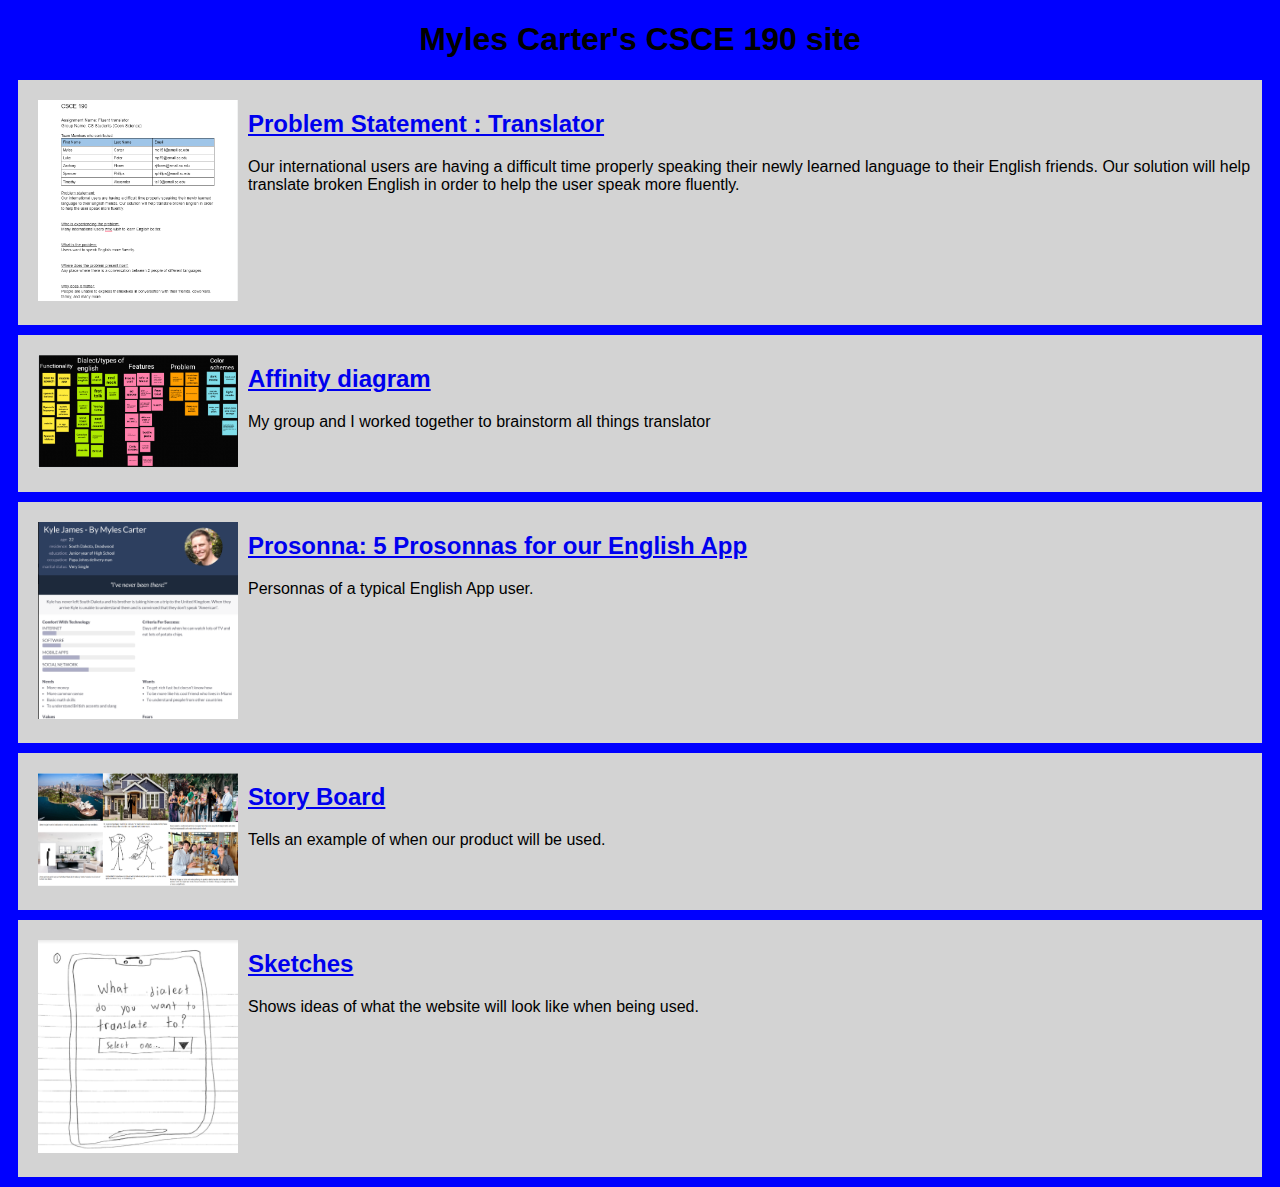
==== index.html @ 6c7b592b "Add files via upload" ====
<!DOCTYPE html>
<html>
    <head>
        <title>CSCE 190: Myles Carter</title>
        <link rel = "stylesheet" href="Styles.css">
    </head>
    <body>
        <h1>Myles Carter's CSCE 190 site</h1>
        
        <!--Problem statement-->
        <section class ="assignment">
            <a href="190-problem-statement.pdf"><img src="problem-statement.png"></a>
            <section class="ass-details">
                <a href="190-problem-statement.pdf"><h2>Problem Statement : Translator</h2></a>
                <p>
                    Our international users are having a difficult time properly speaking their newly learned language to their English friends. Our solution will help translate broken English in order to help the user speak more fluently.
                </p>
            </section>
        </section>

        <!--Jam board-->
        <section class ="assignment">
            <a href="Jam board.pdf"><img src="jamBoard.png"></a>
            <section class="ass-details">
                <a href="Jam board.pdf"><h2>Affinity diagram</h2></a>
                <p>
                    My group and I worked together to brainstorm all things translator
                </p>
            </section>
        </section>

        <!--Prosonna Assaignment-->
        <section class ="assignment">
            <a href="allProsonas.pdf"><img src="allProsonas.png"></a>
            <section class="ass-details">
                <a href="allProsonas.pdf"><h2>Prosonna: 5 Prosonnas for our English App</h2></a>
                <p>
                    Personnas of a typical English App user.
                </p>
            </section>
        </section>

        <!--Story Board-->
        <section class ="assignment">
            <a href="StoryBoardDoc1.pdf"><img src="StoryBoard.png"></a>
            <section class="ass-details">
                <a href="StoryBoardDoc1.pdf"><h2>Story Board</h2></a>
                <p>
                    Tells an example of when our product will be used.
                </p>
            </section>
        </section>

        <!--Story Board-->
        <section class ="assignment">
            <a href="SketchCombined.pdf"><img src="SketchPic.png"></a>
            <section class="ass-details">
                <a href="SketchCombined.pdf"><h2>Sketches</h2></a>
                <p>
                    Shows ideas of what the website will look like when being used.
                </p>
            </section>
        </section>
    </body>
</html>
---- Styles.css ----
body{
    background:blue;
    font-family: Arial, Helvetica, sans-serif;
}

.assignment{
    display:flex;
    padding: 10px;
    margin:10px;
    background:lightgray;
}

.assignment img {
    width: 200px;
    padding:10px;
}

h1{
    color:black;
    text-align: center;
}
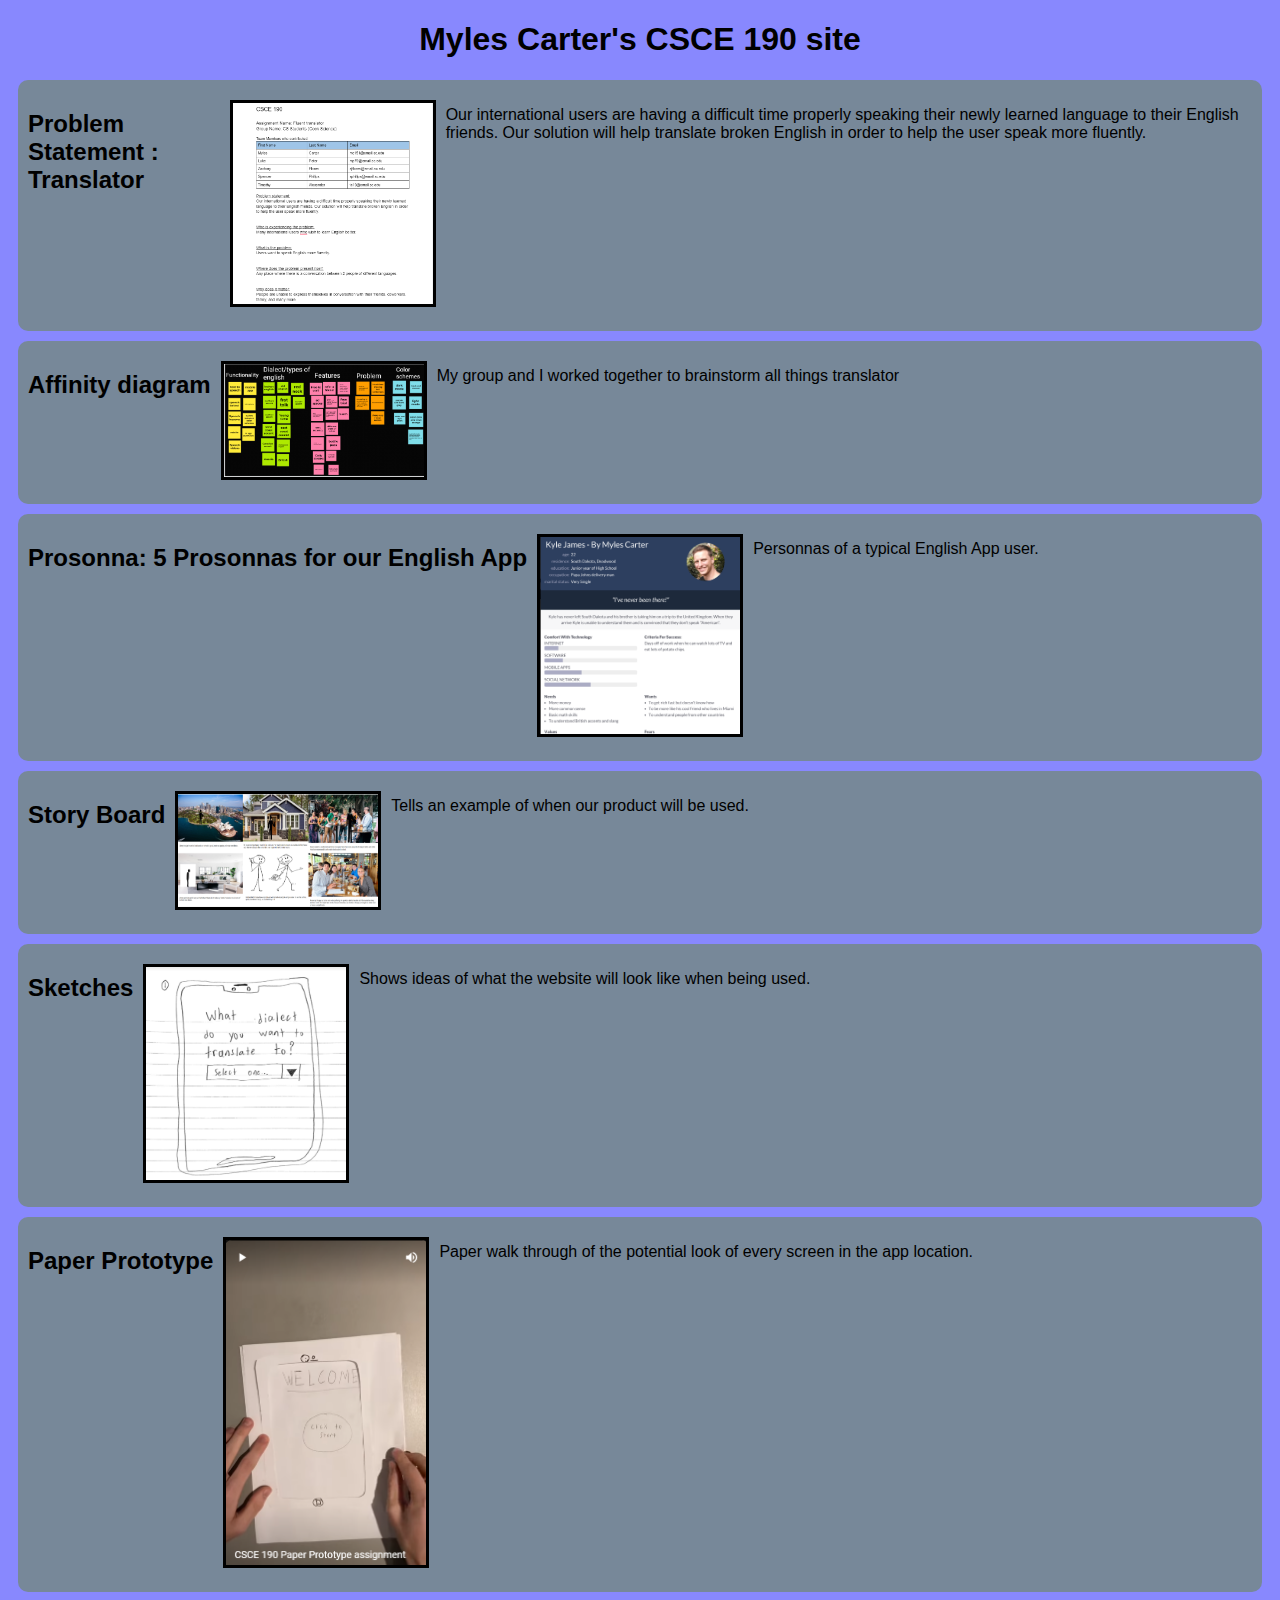
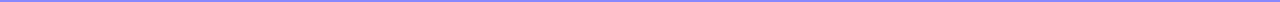
==== commit 1b1cd497: "Add files via upload" ====
--- a/index.html
+++ b/index.html
@@ -6,60 +6,67 @@
     </head>
     <body>
         <h1>Myles Carter's CSCE 190 site</h1>
-        
-        <!--Problem statement-->
-        <section class ="assignment">
-            <a href="190-problem-statement.pdf"><img src="problem-statement.png"></a>
-            <section class="ass-details">
-                <a href="190-problem-statement.pdf"><h2>Problem Statement : Translator</h2></a>
+
+        <div class="assignments">
+            <!--Problem statement-->
+            <section class ="assignment">
+                <a href="190-problem-statement.pdf">
+                    <h2>Problem Statement : Translator</h2></a>
+                <a href="190-problem-statement.pdf"><img src="problem-statement.png"></a>
                 <p>
                     Our international users are having a difficult time properly speaking their newly learned language to their English friends. Our solution will help translate broken English in order to help the user speak more fluently.
                 </p>
             </section>
-        </section>
 
-        <!--Jam board-->
-        <section class ="assignment">
-            <a href="Jam board.pdf"><img src="jamBoard.png"></a>
-            <section class="ass-details">
-                <a href="Jam board.pdf"><h2>Affinity diagram</h2></a>
-                <p>
-                    My group and I worked together to brainstorm all things translator
-                </p>
+            <!--Jam board-->
+            <section class ="assignment">
+                <a href="Jam board.pdf">
+                    <h2>Affinity diagram</h2></a>
+                <a href="Jam board.pdf"><img src="jamBoard.png"></a>
+                    <p>
+                        My group and I worked together to brainstorm all things translator
+                    </p>
             </section>
-        </section>
 
-        <!--Prosonna Assaignment-->
-        <section class ="assignment">
-            <a href="allProsonas.pdf"><img src="allProsonas.png"></a>
-            <section class="ass-details">
-                <a href="allProsonas.pdf"><h2>Prosonna: 5 Prosonnas for our English App</h2></a>
-                <p>
-                    Personnas of a typical English App user.
-                </p>
+            <!--Prosonna Assaignment-->
+            <section class ="assignment">
+                <a href="allProsonas.pdf">
+                    <h2>Prosonna: 5 Prosonnas for our English App</h2></a>
+                <a href="allProsonas.pdf"><img src="allProsonas.png"></a>
+                    <p>
+                        Personnas of a typical English App user.
+                    </p>
             </section>
-        </section>
 
-        <!--Story Board-->
-        <section class ="assignment">
-            <a href="StoryBoardDoc1.pdf"><img src="StoryBoard.png"></a>
-            <section class="ass-details">
-                <a href="StoryBoardDoc1.pdf"><h2>Story Board</h2></a>
-                <p>
-                    Tells an example of when our product will be used.
-                </p>
+            <!--Story Board-->
+            <section class ="assignment">
+                <a href="StoryBoardDoc1.pdf">
+                    <h2>Story Board</h2></a>
+                <a href="StoryBoardDoc1.pdf"><img src="StoryBoard.png"></a>
+                    <p>
+                        Tells an example of when our product will be used.
+                    </p>
             </section>
-        </section>
 
-        <!--Story Board-->
-        <section class ="assignment">
-            <a href="SketchCombined.pdf"><img src="SketchPic.png"></a>
-            <section class="ass-details">
-                <a href="SketchCombined.pdf"><h2>Sketches</h2></a>
-                <p>
-                    Shows ideas of what the website will look like when being used.
-                </p>
+            <!--Sketches-->
+            <section class ="assignment">
+                <a href="SketchCombined.pdf">
+                    <h2>Sketches</h2></a>
+                <a href="SketchCombined.pdf"><img src="SketchPic.png"></a>
+                    <p>
+                        Shows ideas of what the website will look like when being used.
+                    </p>
             </section>
-        </section>
+
+            <!--Sketches-->
+            <section class ="assignment">
+                <a href="https://youtu.be/pqPw7fmShlk">
+                    <h2>Paper Prototype</h2></a>
+                <a href="https://youtu.be/pqPw7fmShlk"><img src="prototypePic.png"></a>
+                    <p>
+                        Paper walk through of the potential look of every screen in the app location.
+                    </p>
+            </section>
+        </div>
     </body>
 </html>--- a/Styles.css
+++ b/Styles.css
@@ -1,5 +1,5 @@
 body{
-    background:blue;
+    background:rgb(136, 136, 254);
     font-family: Arial, Helvetica, sans-serif;
 }
 
@@ -7,15 +7,30 @@
     display:flex;
     padding: 10px;
     margin:10px;
-    background:lightgray;
+    background:lightslategray;
+    border-radius:10px;
 }
 
 .assignment img {
     width: 200px;
-    padding:10px;
+    margin: 10px;
+    border:3px solid black;
+}
+
+.assignment img:hover{
+    border:3px solid whitesmoke;
 }
 
 h1{
     color:black;
     text-align: center;
+}
+
+a{
+    text-decoration:none;
+    color:black;
+}
+
+a:hover{
+    color:whitesmoke;
 }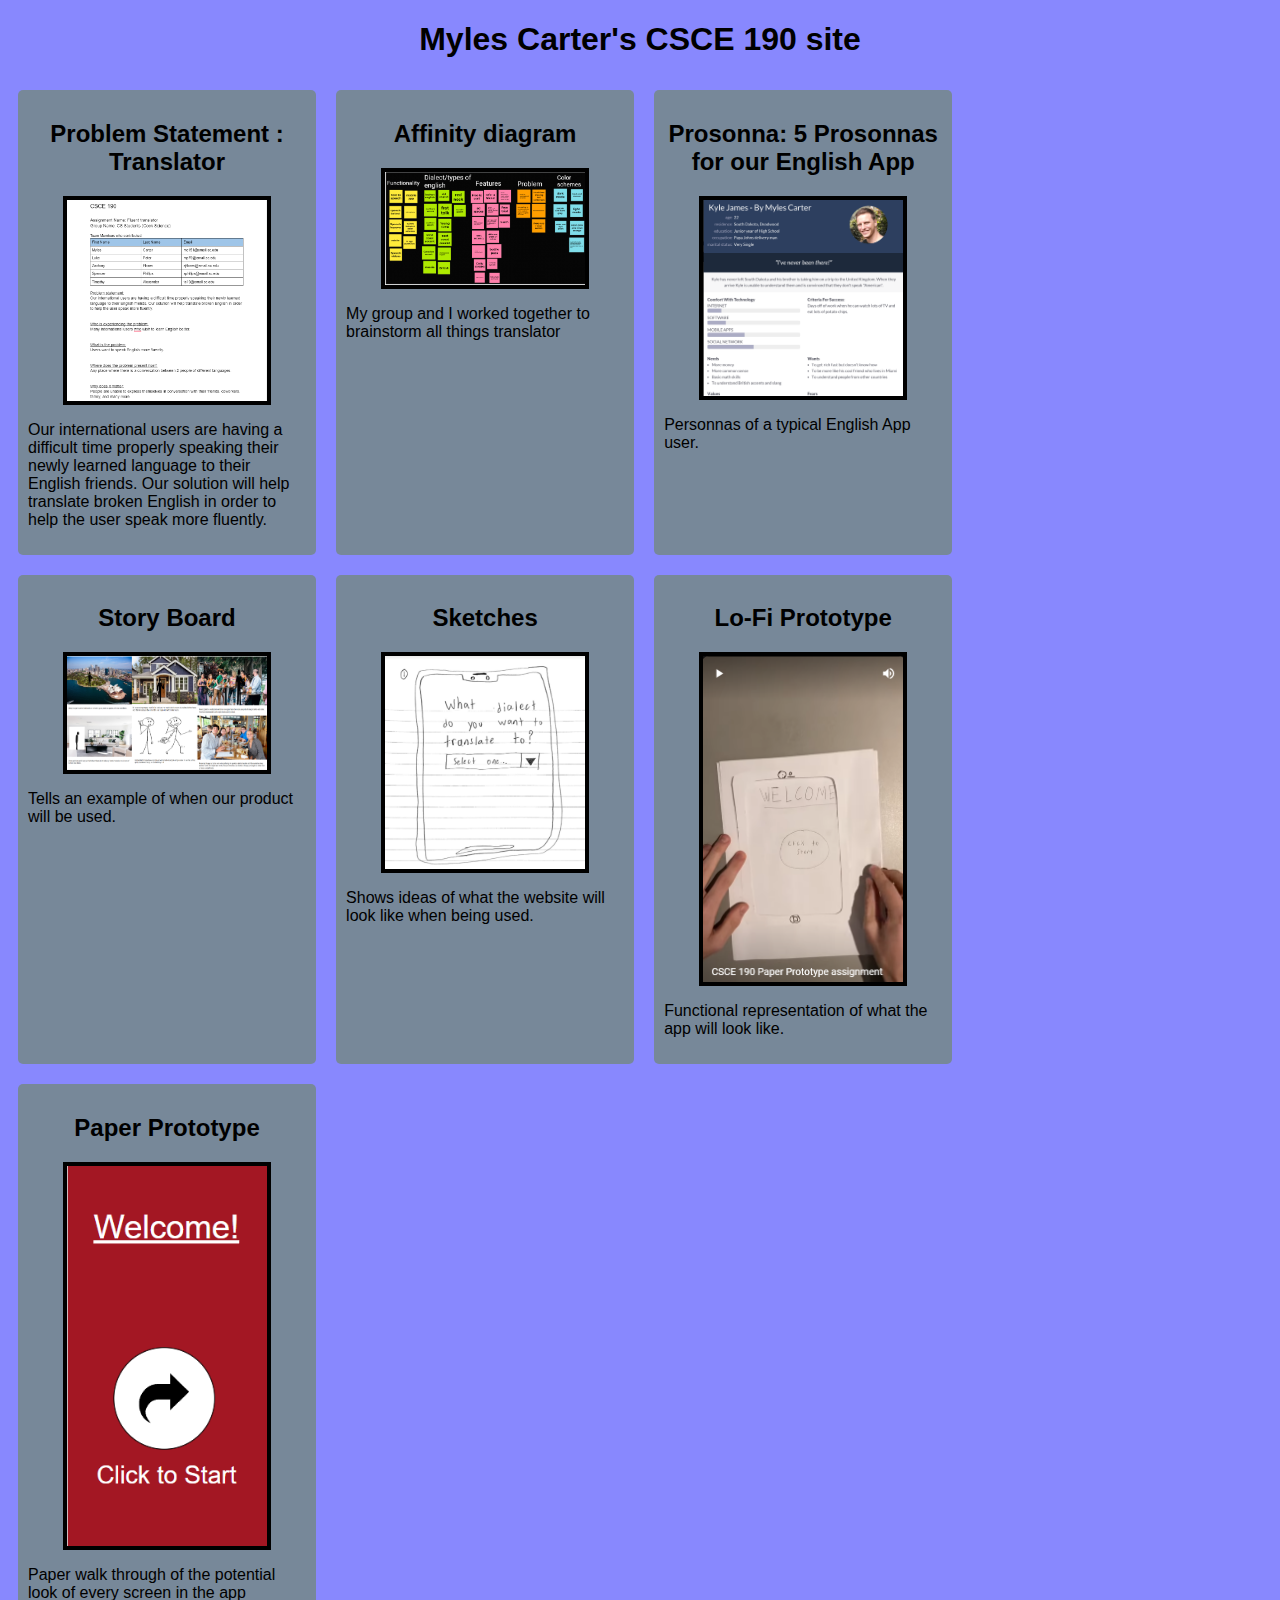
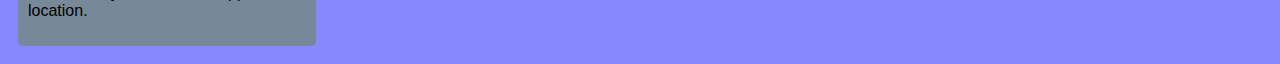
==== commit 923360e3: "Add files via upload" ====
--- a/index.html
+++ b/index.html
@@ -61,8 +61,18 @@
             <!--Sketches-->
             <section class ="assignment">
                 <a href="https://youtu.be/pqPw7fmShlk">
+                    <h2>Lo-Fi Prototype</h2></a>
+                <a href="https://youtu.be/pqPw7fmShlk"><img src="prototypePic.png"></a>
+                    <p>
+                        Functional representation of what the app will look like.
+                    </p>
+            </section>
+
+            <!--ProtoType-->
+            <section class ="assignment">
+                <a href="ProtoIndex.html">
                     <h2>Paper Prototype</h2></a>
-                <a href="https://youtu.be/pqPw7fmShlk"><img src="prototypePic.png"></a>
+                <a href="ProtoIndex.html"><img src="protoStart.png"></a>
                     <p>
                         Paper walk through of the potential look of every screen in the app location.
                     </p>
--- a/Styles.css
+++ b/Styles.css
@@ -3,18 +3,26 @@
     font-family: Arial, Helvetica, sans-serif;
 }
 
+.assignments {
+    display:flex;
+    flex-wrap:wrap;
+}
+
 .assignment{
-    display:flex;
+    width: 22%;
     padding: 10px;
     margin:10px;
+    padding:20px 10;
     background:lightslategray;
-    border-radius:10px;
+    border-radius:5px;
 }
 
 .assignment img {
     width: 200px;
     margin: 10px;
-    border:3px solid black;
+    border:4px solid black;
+    display:block;
+    margin:auto;
 }
 
 .assignment img:hover{
@@ -26,6 +34,10 @@
     text-align: center;
 }
 
+h2{
+    text-align:center;
+}
+
 a{
     text-decoration:none;
     color:black;
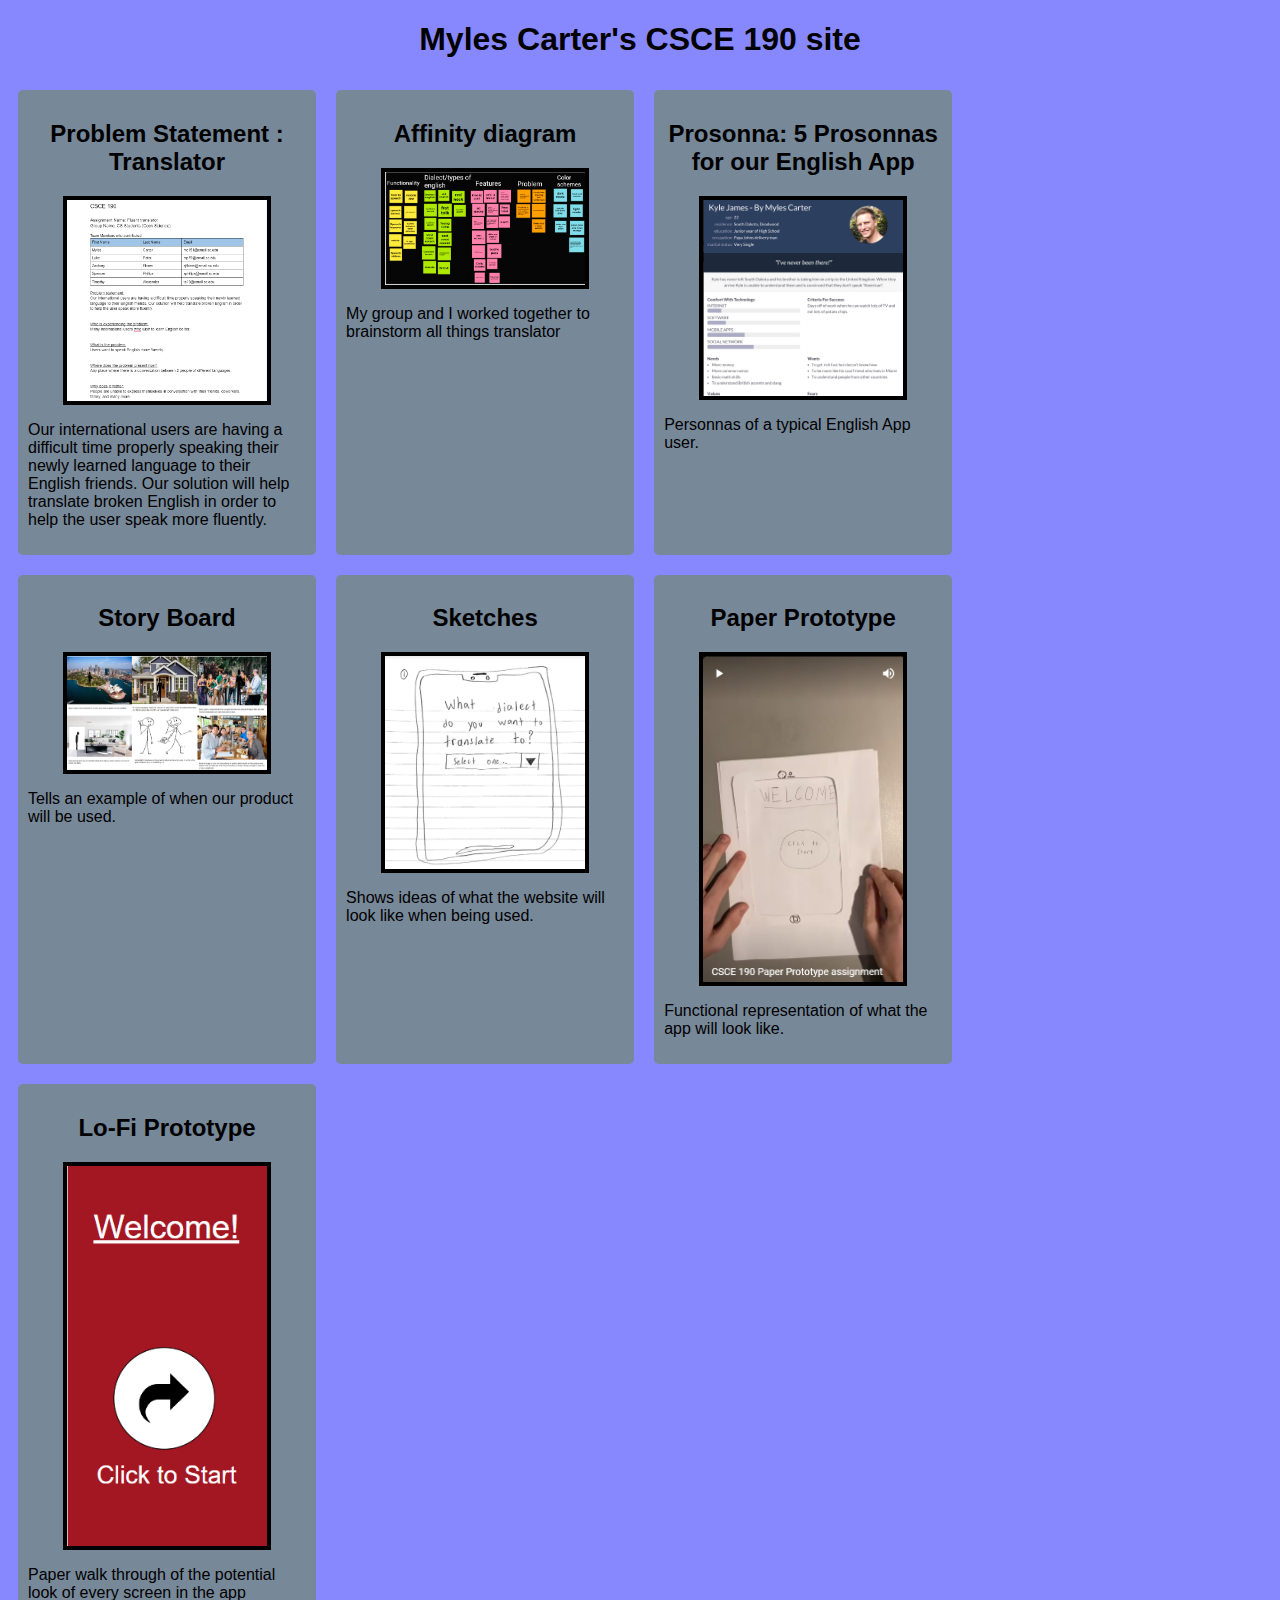
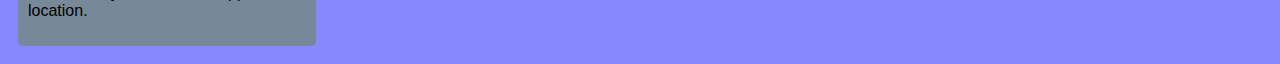
==== commit b234d3bf: "Add files via upload" ====
--- a/index.html
+++ b/index.html
@@ -61,7 +61,7 @@
             <!--Sketches-->
             <section class ="assignment">
                 <a href="https://youtu.be/pqPw7fmShlk">
-                    <h2>Lo-Fi Prototype</h2></a>
+                    <h2>Paper Prototype</h2></a>
                 <a href="https://youtu.be/pqPw7fmShlk"><img src="prototypePic.png"></a>
                     <p>
                         Functional representation of what the app will look like.
@@ -70,9 +70,9 @@
 
             <!--ProtoType-->
             <section class ="assignment">
-                <a href="ProtoIndex.html">
-                    <h2>Paper Prototype</h2></a>
-                <a href="ProtoIndex.html"><img src="protoStart.png"></a>
+                <a href="Prototype-html/ProtoIndex.html">
+                    <h2>Lo-Fi Prototype</h2></a>
+                <a href="Prototype-html/ProtoIndex.html"><img src="protoStart.png"></a>
                     <p>
                         Paper walk through of the potential look of every screen in the app location.
                     </p>
